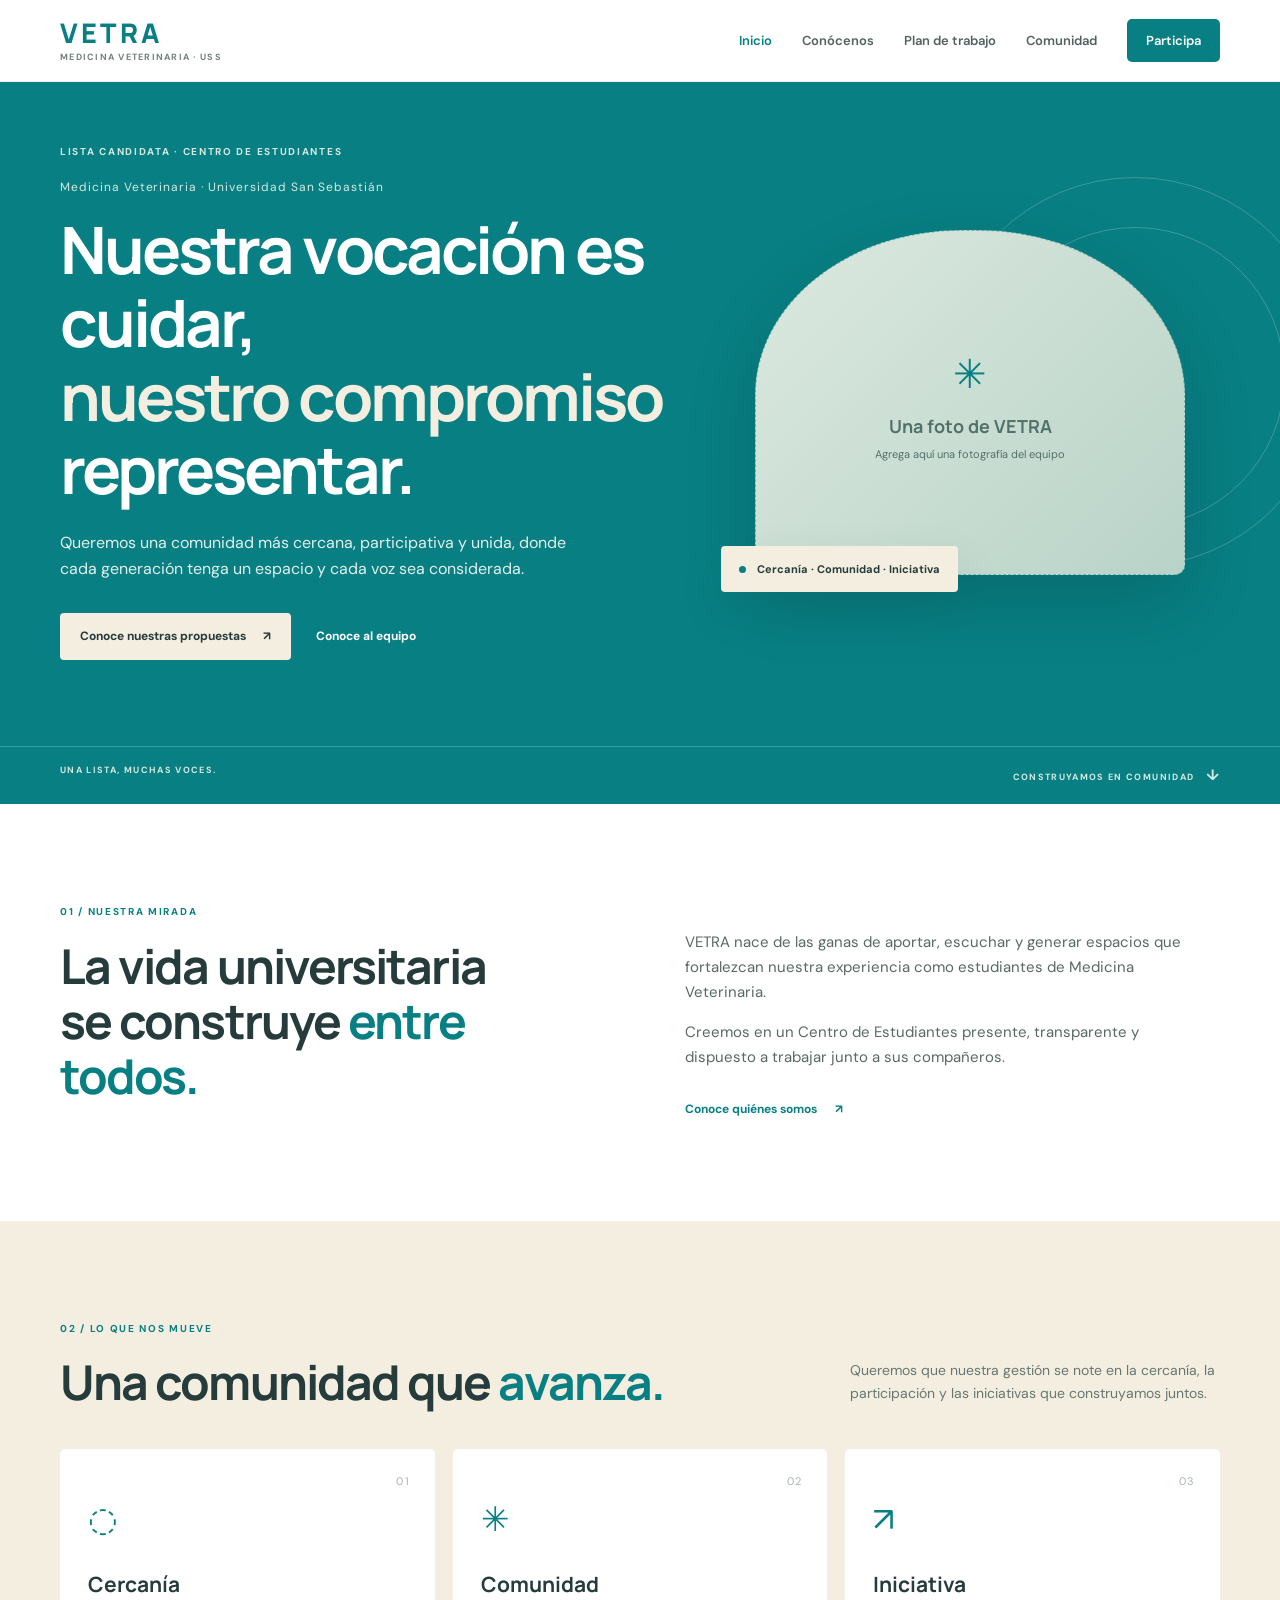
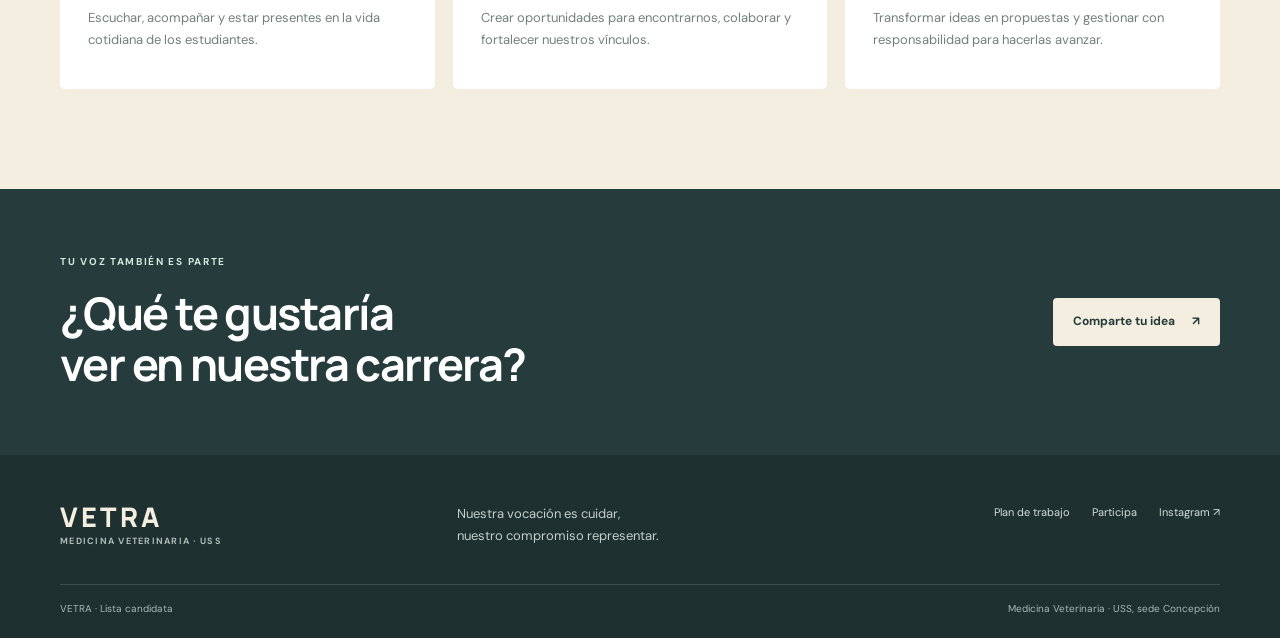
==== index.html @ 4faefd65 "Add files via upload" ====
<!doctype html>
<html lang="es">
<head>
  <meta charset="utf-8"><meta name="viewport" content="width=device-width, initial-scale=1">
  <meta name="theme-color" content="#087f83">
  <meta name="description" content="VETRA — Nuestra vocación es cuidar, nuestro compromiso representar. Lista candidata al Centro de Estudiantes de Medicina Veterinaria USS, sede Concepción.">
  <title>VETRA | Inicio</title><link rel="stylesheet" href="styles.css">
</head>
<body>
<header class="site-header"><div class="container nav-wrap">
  <a class="brand" href="index.html" aria-label="VETRA, inicio"><span class="brand-mark">VETRA</span><span class="brand-caption">MEDICINA VETERINARIA · USS</span></a>
  <button class="menu-toggle" aria-label="Abrir menú" aria-expanded="false"><span></span><span></span><span></span></button>
  <nav class="main-nav" aria-label="Navegación principal">
    <a class="active" href="index.html">Inicio</a><a href="conocenos.html">Conócenos</a><a href="propuestas.html">Plan de trabajo</a><a href="comunidad.html">Comunidad</a><a class="nav-cta" href="participa.html">Participa</a>
  </nav>
</div></header>
<main>
<section class="hero"><div class="container hero-grid">
  <div class="hero-copy reveal"><p class="eyebrow light">LISTA CANDIDATA · CENTRO DE ESTUDIANTES</p>
    <p class="hero-kicker">Medicina Veterinaria · Universidad San Sebastián</p>
    <h1>Nuestra vocación es cuidar,<br><em>nuestro compromiso</em> representar.</h1>
    <p class="hero-lead">Queremos una comunidad más cercana, participativa y unida, donde cada generación tenga un espacio y cada voz sea considerada.</p>
    <div class="hero-actions"><a class="button button-light" href="propuestas.html">Conoce nuestras propuestas <span>↗</span></a><a class="text-link light-link" href="conocenos.html">Conoce al equipo</a></div>
  </div>
  <div class="hero-art reveal" aria-label="Espacio reservado para fotografía de campaña">
    <div class="photo-placeholder hero-photo"><span class="placeholder-icon">✳</span><strong>Una foto de VETRA</strong><small>Agrega aquí una fotografía del equipo</small></div>
    <div class="floating-note"><span class="note-dot"></span> Cercanía · Comunidad · Iniciativa</div>
    <div class="hero-orbit orbit-one"></div><div class="hero-orbit orbit-two"></div>
  </div>
</div><div class="hero-bottom"><div class="container bottom-inner"><span>UNA LISTA, MUCHAS VOCES.</span><span>CONSTRUYAMOS EN COMUNIDAD <b>↓</b></span></div></div></section>
<section class="section intro-section"><div class="container intro-grid">
  <div><p class="eyebrow">01 / NUESTRA MIRADA</p><h2>La vida universitaria<br>se construye <em>entre todos.</em></h2></div>
  <div class="intro-text"><p>VETRA nace de las ganas de aportar, escuchar y generar espacios que fortalezcan nuestra experiencia como estudiantes de Medicina Veterinaria.</p><p>Creemos en un Centro de Estudiantes presente, transparente y dispuesto a trabajar junto a sus compañeros.</p><a class="arrow-link" href="conocenos.html">Conoce quiénes somos <span>↗</span></a></div>
</div></section>
<section class="section values-section"><div class="container"><div class="section-heading"><div><p class="eyebrow">02 / LO QUE NOS MUEVE</p><h2>Una comunidad que <em>avanza.</em></h2></div><p>Queremos que nuestra gestión se note en la cercanía, la participación y las iniciativas que construyamos juntos.</p></div>
<div class="value-grid"><article class="value-card"><span class="value-number">01</span><div class="value-symbol">◌</div><h3>Cercanía</h3><p>Escuchar, acompañar y estar presentes en la vida cotidiana de los estudiantes.</p></article><article class="value-card"><span class="value-number">02</span><div class="value-symbol">✳</div><h3>Comunidad</h3><p>Crear oportunidades para encontrarnos, colaborar y fortalecer nuestros vínculos.</p></article><article class="value-card"><span class="value-number">03</span><div class="value-symbol">↗</div><h3>Iniciativa</h3><p>Transformar ideas en propuestas y gestionar con responsabilidad para hacerlas avanzar.</p></article></div></div></section>
<section class="cta-band"><div class="container cta-inner"><div><p class="eyebrow light">TU VOZ TAMBIÉN ES PARTE</p><h2>¿Qué te gustaría<br>ver en nuestra carrera?</h2></div><a class="button button-light" href="participa.html">Comparte tu idea <span>↗</span></a></div></section>
</main>
<footer class="site-footer"><div class="container footer-main"><a class="brand footer-brand" href="index.html"><span class="brand-mark">VETRA</span><span class="brand-caption">MEDICINA VETERINARIA · USS</span></a><p>Nuestra vocación es cuidar,<br>nuestro compromiso representar.</p><div class="footer-links"><a href="propuestas.html">Plan de trabajo</a><a href="participa.html">Participa</a><a href="#" data-instagram>Instagram ↗</a></div></div><div class="container footer-bottom"><span>VETRA · Lista candidata</span><span>Medicina Veterinaria · USS, sede Concepción</span></div></footer>
<script src="script.js"></script></body></html>
---- styles.css ----
@import url('https://fonts.googleapis.com/css2?family=DM+Sans:wght@400;500;600;700&family=Manrope:wght@400;500;600;700;800&display=swap');
:root{--teal:#087f83;--teal-dark:#06696d;--ivory:#f3eedf;--ink:#263b3b;--muted:#667674;--white:#fff;--line:#dfe6e1;--pale:#e6f0eb;--shadow:0 18px 50px rgba(27,59,56,.09)}
*{box-sizing:border-box}html{scroll-behavior:smooth}body{margin:0;background:#fff;color:var(--ink);font-family:"DM Sans",sans-serif;line-height:1.65}a{color:inherit;text-decoration:none}button,input,select,textarea{font:inherit}.container{width:min(1160px,calc(100% - 48px));margin:auto}.site-header{height:82px;background:rgba(255,255,255,.96);border-bottom:1px solid rgba(38,59,59,.08);position:sticky;top:0;z-index:20;backdrop-filter:blur(14px)}.nav-wrap{height:100%;display:flex;align-items:center;justify-content:space-between}.brand{display:flex;flex-direction:column;line-height:1}.brand-mark{font:800 27px/1 Manrope,sans-serif;letter-spacing:.12em;color:var(--teal)}.brand-caption{font-size:9px;letter-spacing:.14em;font-weight:700;color:#71817d;margin-top:7px}.main-nav{display:flex;align-items:center;gap:30px;font-size:13px;font-weight:600}.main-nav a{color:#52615f;transition:.2s}.main-nav a:hover,.main-nav a.active{color:var(--teal)}.main-nav .nav-cta{padding:11px 19px;border-radius:5px;background:var(--teal);color:white}.main-nav .nav-cta:hover,.main-nav .nav-cta.active{background:var(--ink);color:#fff}.menu-toggle{display:none;background:none;border:0;padding:8px}.menu-toggle span{display:block;width:23px;height:2px;background:var(--ink);margin:5px}
.hero{background:var(--teal);color:white;position:relative;overflow:hidden}.hero-grid{min-height:580px;display:grid;grid-template-columns:1.1fr .9fr;align-items:center;gap:50px;padding-top:62px;padding-bottom:86px}.eyebrow{font-size:10px;letter-spacing:.17em;font-weight:700;color:var(--teal);margin:0 0 17px}.eyebrow.light{color:#d4e9df}.hero-kicker{font-size:12px;letter-spacing:.08em;color:#d4e9df;margin:0 0 16px}.hero h1,.page-hero h1{font:700 clamp(39px,5.1vw,67px)/1.12 Manrope,sans-serif;letter-spacing:-.045em;margin:0;max-width:730px}.hero h1 em,.page-hero h1 em{font-style:normal;color:var(--ivory)}.hero-lead{max-width:540px;color:#e3f0eb;font-size:16px;margin:24px 0 30px}.hero-actions{display:flex;align-items:center;gap:25px;flex-wrap:wrap}.button{display:inline-flex;align-items:center;justify-content:center;gap:17px;border:0;border-radius:4px;padding:14px 20px;font-weight:700;font-size:12px;cursor:pointer;transition:transform .2s,background .2s}.button:hover{transform:translateY(-2px)}.button-light{background:var(--ivory);color:var(--ink)}.button-dark{background:var(--teal);color:white}.text-link{font-size:12px;font-weight:700}.light-link{color:white}.hero-art{position:relative;min-height:390px;display:flex;align-items:center;justify-content:center}.photo-placeholder{background:linear-gradient(135deg,#dce9df,#b9d3c8);color:#52716a;display:flex;flex-direction:column;align-items:center;justify-content:center;text-align:center;border:1px dashed rgba(8,127,131,.4);gap:7px}.hero-photo{width:min(100%,430px);height:345px;border-radius:48% 48% 10px 10px;position:relative;z-index:2;box-shadow:0 25px 70px rgba(0,0,0,.15)}.placeholder-icon{font-size:40px;color:var(--teal)}.hero-photo strong{font:700 18px Manrope}.hero-photo small{font-size:11px}.floating-note{position:absolute;bottom:5px;left:0;background:var(--ivory);color:var(--ink);padding:14px 18px;border-radius:4px;box-shadow:var(--shadow);font-size:11px;font-weight:700;z-index:3}.note-dot{display:inline-block;width:7px;height:7px;border-radius:50%;background:var(--teal);margin-right:8px}.hero-orbit{position:absolute;border:1px solid rgba(243,238,223,.24);border-radius:50%;width:390px;height:390px}.orbit-one{right:-110px;top:-30px}.orbit-two{right:-65px;top:20px;width:300px;height:300px}.hero-bottom{border-top:1px solid rgba(255,255,255,.2)}.bottom-inner{display:flex;justify-content:space-between;padding:16px 0;color:#d4e9df;font-size:9px;font-weight:700;letter-spacing:.15em}.bottom-inner b{font-size:15px;margin-left:8px}
.section{padding:100px 0}.intro-grid,.split-heading{display:grid;grid-template-columns:1fr 1fr;gap:90px}.section h2,.split-heading h2,.contact-grid h2{font:700 clamp(32px,4vw,48px)/1.15 Manrope,sans-serif;letter-spacing:-.04em;margin:0}.section h2 em,.split-heading h2 em,.contact-grid h2 em{font-style:normal;color:var(--teal)}.intro-text{max-width:510px;padding-top:26px;color:#586965;font-size:15px}.intro-text p{margin:0 0 16px}.arrow-link{display:inline-flex;gap:18px;color:var(--teal);font-size:12px;font-weight:700;margin-top:14px}.values-section{background:var(--ivory)}.section-heading{display:flex;align-items:end;justify-content:space-between;gap:40px;margin-bottom:40px}.section-heading>p{max-width:370px;color:#687773;font-size:14px;margin:0 0 4px}.value-grid{display:grid;grid-template-columns:repeat(3,1fr);gap:18px}.value-card{background:#fff;padding:28px;min-height:240px;position:relative;border-radius:5px}.value-number{position:absolute;right:25px;top:23px;color:#a5b7ad;font-size:11px;letter-spacing:.1em}.value-symbol{font-size:34px;color:var(--teal);margin:15px 0 22px}.value-card h3,.team-info h3,.community-copy h3,.community-side h3{font:700 21px Manrope;margin:0 0 9px}.value-card p,.team-info p:last-child,.community-copy p:last-child,.community-side p:not(.eyebrow){color:#71807b;font-size:13px;margin:0}.cta-band{background:var(--ink);color:#fff;padding:65px 0}.cta-inner{display:flex;justify-content:space-between;align-items:center;gap:35px}.cta-inner h2{font:700 clamp(30px,4vw,45px)/1.14 Manrope;margin:0;letter-spacing:-.035em}
.site-footer{background:#1e3030;color:#fff;padding:48px 0 20px}.footer-main{display:grid;grid-template-columns:1fr 1fr 1fr;align-items:start;gap:30px;padding-bottom:38px}.footer-brand .brand-mark{color:var(--ivory)}.footer-brand .brand-caption{color:#aebdb7}.footer-main>p{color:#c5d0ca;font-size:13px;margin:0}.footer-links{display:flex;justify-content:flex-end;gap:22px;flex-wrap:wrap;font-size:11px;color:#d5dfd9}.footer-links a:hover{color:var(--ivory)}.footer-bottom{border-top:1px solid rgba(255,255,255,.14);padding-top:16px;display:flex;justify-content:space-between;color:#aab9b2;font-size:10px}
.page-hero{background:var(--teal);color:white;padding:85px 0 90px;position:relative;overflow:hidden}.page-hero:after{content:"";position:absolute;width:420px;height:420px;border:1px solid rgba(255,255,255,.16);border-radius:50%;right:-90px;top:-190px;box-shadow:0 0 0 55px rgba(255,255,255,.035),0 0 0 110px rgba(255,255,255,.025)}.page-hero .container{position:relative;z-index:1}.page-hero h1{font-size:clamp(40px,5vw,61px)}.page-hero p:last-child{max-width:570px;color:#e0eee8;font-size:15px;margin:22px 0 0}.split-heading{margin-bottom:48px}.body-copy{color:#667570;font-size:14px;max-width:500px;padding-top:15px}.team-grid{display:grid;grid-template-columns:repeat(3,1fr);gap:22px}.team-card{border:1px solid var(--line);border-radius:5px;overflow:hidden;background:#fff}.team-photo{height:230px;background:linear-gradient(140deg,#e6eee8,#c6dbd0);font-size:11px;letter-spacing:.15em;font-weight:700}.team-info{padding:20px}.team-info .eyebrow{font-size:9px;margin-bottom:8px}.team-info h3{font-size:19px}.quote-section{background:var(--ink);color:#fff;padding:75px 0}.quote-section blockquote{font:600 clamp(23px,3.3vw,36px)/1.35 Manrope;max-width:900px;margin:0;letter-spacing:-.02em;color:var(--ivory)}
.proposals-section{padding-top:78px}.filter-row{display:flex;justify-content:space-between;align-items:end;gap:30px;margin-bottom:35px}.filter-row h2{font-size:37px}.filters{display:flex;gap:7px;flex-wrap:wrap;justify-content:flex-end}.filter-btn{border:1px solid var(--line);background:white;color:#61716c;border-radius:30px;padding:8px 13px;font-size:10px;font-weight:700;cursor:pointer}.filter-btn.active,.filter-btn:hover{background:var(--teal);border-color:var(--teal);color:white}.proposal-list{border-top:1px solid var(--line)}.proposal-card{border-bottom:1px solid var(--line);padding:20px 0}.proposal-top{display:flex;align-items:center;gap:13px}.proposal-index{font:700 12px Manrope;color:#8c9c95}.tag{font-size:8px;font-weight:700;letter-spacing:.12em;color:var(--teal);background:var(--pale);padding:5px 8px;border-radius:2px}.proposal-icon{margin-left:auto;font-size:19px;color:var(--teal)}.proposal-toggle{display:flex;align-items:center;justify-content:space-between;width:100%;border:0;background:none;text-align:left;padding:12px 0 4px;cursor:pointer;color:var(--ink)}.proposal-toggle strong{display:block;font:700 19px Manrope}.proposal-toggle small{display:block;color:#77847f;font-size:12px;margin-top:4px}.plus{font-size:25px;color:var(--teal);transition:transform .2s}.proposal-toggle[aria-expanded=true] .plus{transform:rotate(45deg)}.proposal-detail{display:grid;grid-template-rows:0fr;transition:grid-template-rows .25s}.proposal-detail p{overflow:hidden;max-width:760px;color:#687771;font-size:13px;margin:0;padding:0 35px 0 0}.proposal-card.open .proposal-detail{grid-template-rows:1fr}.proposal-card.open .proposal-detail p{padding-top:12px;padding-bottom:7px}.proposal-card[hidden]{display:none}.small-note{font-size:11px;color:#7b8983;margin-top:25px}
.community-grid{display:grid;grid-template-columns:1.35fr .65fr;gap:25px}.community-feature,.community-side{border:1px solid var(--line);border-radius:5px;overflow:hidden}.community-photo{height:300px}.community-copy,.community-side>div:last-child{padding:25px}.community-copy .eyebrow,.community-side .eyebrow{margin-bottom:8px}.community-copy h3{font-size:24px}.community-side{display:flex;flex-direction:column}.small-photo{height:190px}.community-side>div:nth-child(2){padding:22px 22px 5px}.community-side h3{font-size:18px}.community-note{margin-top:auto;background:var(--ivory);display:flex;gap:14px;align-items:center}.community-note p{font-size:12px!important}.community-note a{color:var(--teal);font-weight:700}.note-star{font-size:27px;color:var(--teal)}
.contact-section{padding-top:80px}.contact-grid{display:grid;grid-template-columns:.9fr 1.1fr;gap:100px}.contact-grid h2{margin-bottom:20px}.contact-grid .body-copy{padding:0;line-height:1.8}.contact-aside{display:flex;gap:15px;margin-top:35px;padding-top:25px;border-top:1px solid var(--line)}.contact-icon{font-size:28px;color:var(--teal)}.contact-aside strong{font:700 13px Manrope}.contact-aside p{font-size:12px;color:#74817c;margin:5px 0}.contact-aside .arrow-link{margin-top:4px}.contact-form{background:#f6f8f5;padding:32px;border-radius:5px;display:flex;flex-direction:column}.contact-form label{font-size:11px;font-weight:700;margin:0 0 7px}.contact-form label span{font-weight:400;color:#89948e}.contact-form input,.contact-form select,.contact-form textarea{width:100%;border:1px solid #dce4df;background:white;border-radius:3px;padding:12px;margin-bottom:19px;color:var(--ink);font-size:12px;outline:none}.contact-form input:focus,.contact-form select:focus,.contact-form textarea:focus{border-color:var(--teal);box-shadow:0 0 0 3px rgba(8,127,131,.09)}.contact-form textarea{resize:vertical}.contact-form .button{align-self:flex-start}.form-hint,.form-status{font-size:10px;color:#7b8983;margin:12px 0 0}.form-status{color:var(--teal);font-weight:700}
.reveal{animation:rise .7s ease both}@keyframes rise{from{opacity:0;transform:translateY(18px)}to{opacity:1;transform:translateY(0)}}
@media(max-width:850px){.main-nav{gap:17px}.hero-grid{gap:25px}.hero-photo{height:300px}.intro-grid,.split-heading{gap:45px}.contact-grid{gap:45px}.filter-row{align-items:flex-start;flex-direction:column}.filters{justify-content:flex-start}.team-grid{grid-template-columns:repeat(2,1fr)}}
@media(max-width:650px){.container{width:min(100% - 36px,520px)}.site-header{height:70px}.menu-toggle{display:block}.main-nav{display:none;position:absolute;top:69px;left:0;right:0;background:white;padding:17px 22px 22px;box-shadow:0 15px 25px rgba(0,0,0,.1);flex-direction:column;align-items:stretch;gap:0}.main-nav.open{display:flex}.main-nav a{padding:12px 5px;border-bottom:1px solid #edf0ed}.main-nav .nav-cta{margin-top:10px;text-align:center;border:0}.brand-mark{font-size:24px}.hero-grid{grid-template-columns:1fr;min-height:0;padding-top:58px;padding-bottom:65px;gap:35px}.hero h1{font-size:clamp(37px,10vw,52px)}.hero-lead{font-size:14px}.hero-art{min-height:290px}.hero-photo{height:270px;width:82%}.floating-note{left:0;bottom:0;font-size:9px;padding:11px}.hero-orbit{width:270px;height:270px;right:-60px}.orbit-two{width:210px;height:210px;right:-30px}.bottom-inner{font-size:8px;gap:10px}.bottom-inner span:last-child{text-align:right}.section{padding:70px 0}.intro-grid,.split-heading,.contact-grid{grid-template-columns:1fr;gap:20px}.intro-text{padding-top:0}.section-heading{align-items:flex-start;flex-direction:column;gap:16px}.value-grid{grid-template-columns:1fr;gap:12px}.value-card{min-height:0;padding:24px}.value-symbol{margin:5px 0 12px}.cta-inner{align-items:flex-start;flex-direction:column}.footer-main{grid-template-columns:1fr 1fr;gap:25px}.footer-main>p{grid-column:1/-1;grid-row:2}.footer-links{grid-column:1/-1;justify-content:flex-start;grid-row:3}.footer-bottom{gap:8px;flex-direction:column}.page-hero{padding:66px 0 70px}.page-hero h1{font-size:clamp(38px,10vw,52px)}.team-grid{grid-template-columns:1fr 1fr;gap:12px}.team-photo{height:165px}.team-info{padding:14px}.team-info h3{font-size:16px}.team-info p:last-child{font-size:11px}.quote-section{padding:60px 0}.proposals-section{padding-top:60px}.filter-row h2{font-size:32px}.filters{gap:6px}.filter-btn{font-size:9px;padding:7px 10px}.proposal-toggle strong{font-size:16px}.proposal-toggle small{font-size:11px;max-width:280px}.proposal-detail p{font-size:12px}.community-grid{grid-template-columns:1fr}.community-photo{height:220px}.small-photo{height:190px}.contact-section{padding-top:60px}.contact-form{padding:22px}.contact-grid{gap:35px}}
@media(max-width:380px){.team-grid{grid-template-columns:1fr}.team-photo{height:220px}.hero-actions{gap:15px}.button{padding:13px 15px}.bottom-inner{letter-spacing:.08em}}
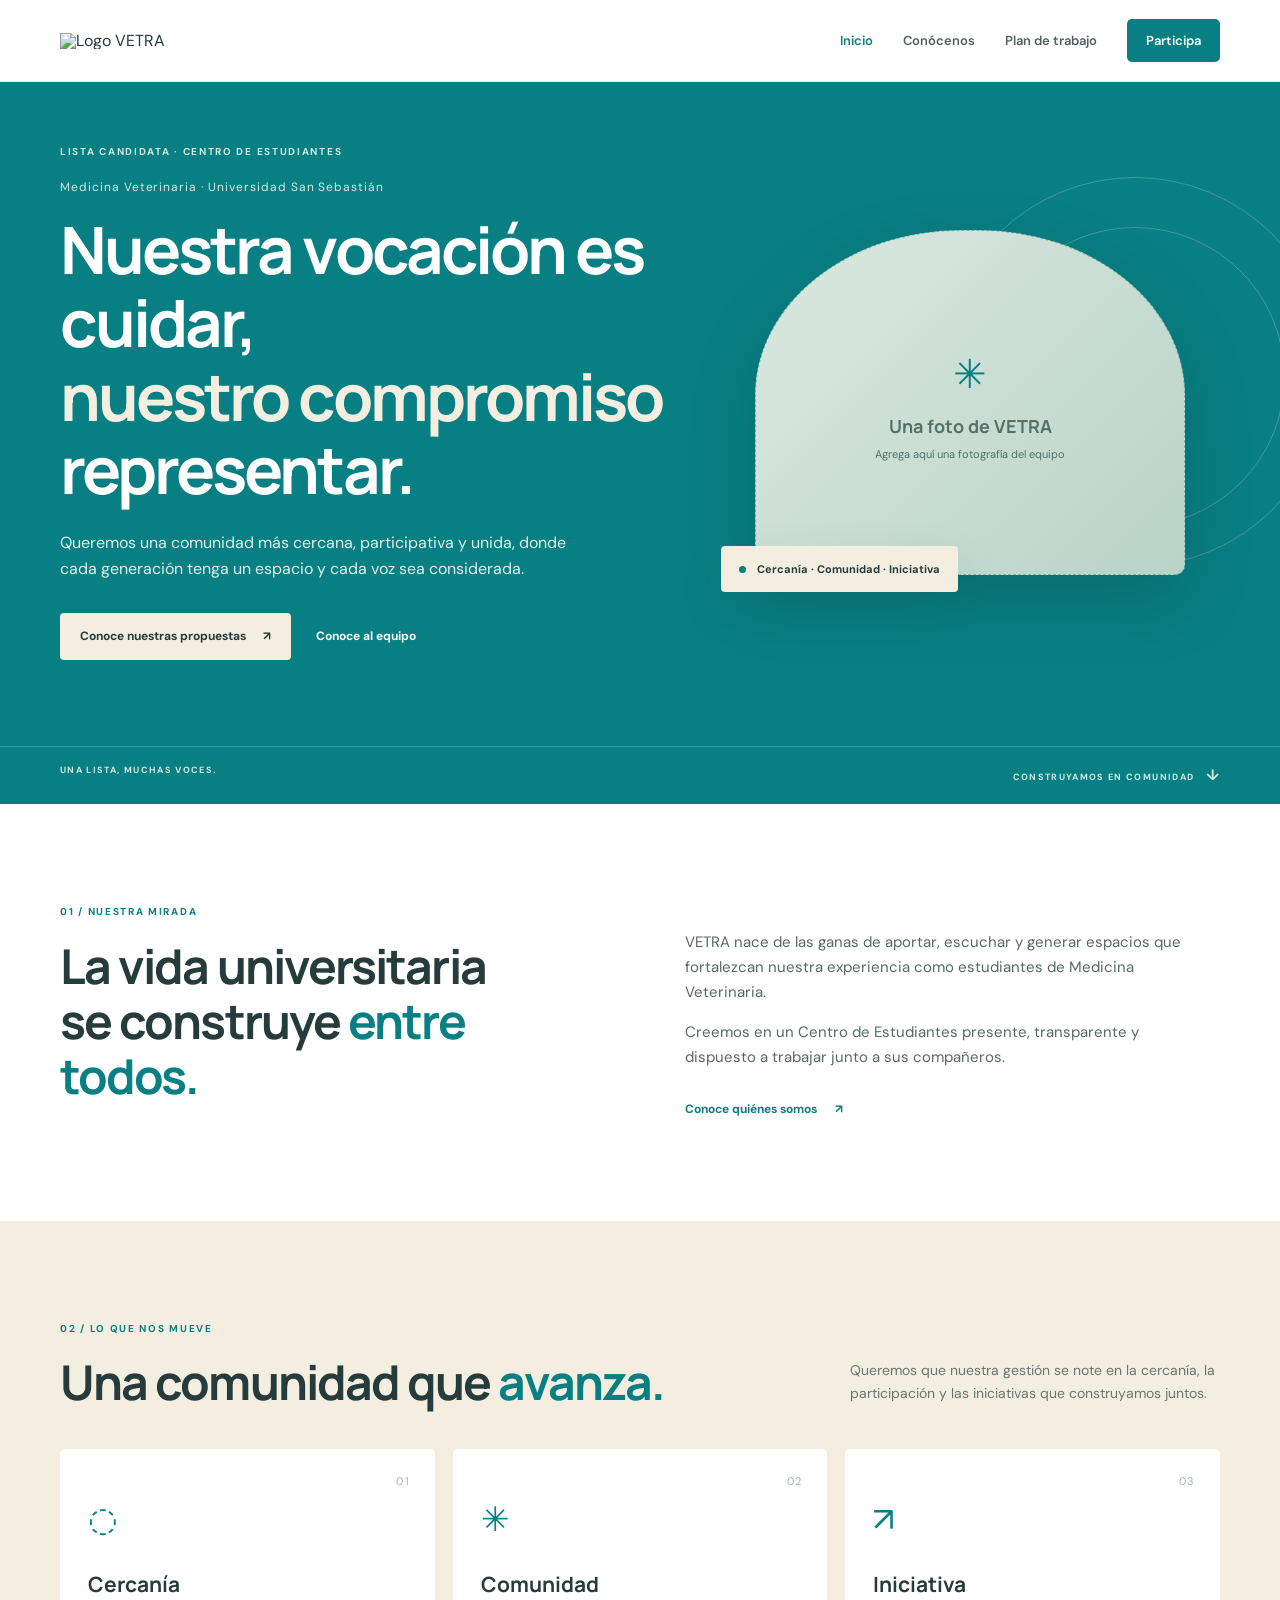
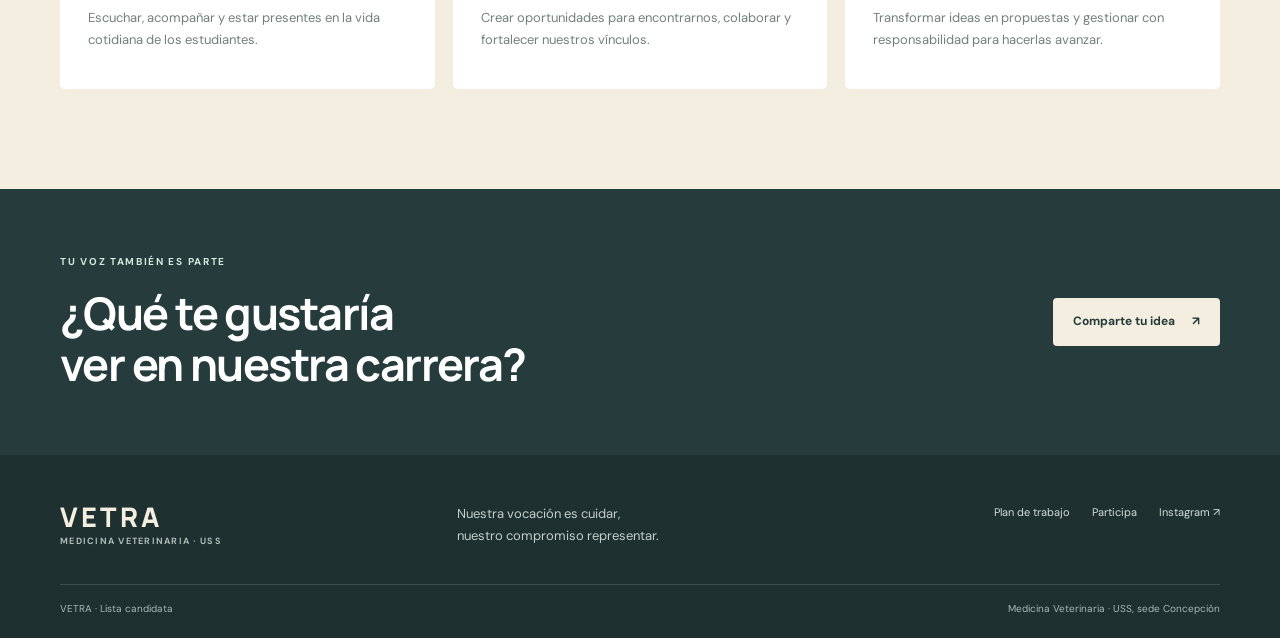
==== commit 79fb7a31: "Refactor header title and logo structure Updated the title and logo in the header for better brandin" ====
--- a/index.html
+++ b/index.html
@@ -4,14 +4,17 @@
   <meta charset="utf-8"><meta name="viewport" content="width=device-width, initial-scale=1">
   <meta name="theme-color" content="#087f83">
   <meta name="description" content="VETRA — Nuestra vocación es cuidar, nuestro compromiso representar. Lista candidata al Centro de Estudiantes de Medicina Veterinaria USS, sede Concepción.">
-  <title>VETRA | Inicio</title><link rel="stylesheet" href="styles.css">
+  <title>VETRA | Inicio</title>
+  <link rel="stylesheet" href="styles.css">
 </head>
 <body>
 <header class="site-header"><div class="container nav-wrap">
-  <a class="brand" href="index.html" aria-label="VETRA, inicio"><span class="brand-mark">VETRA</span><span class="brand-caption">MEDICINA VETERINARIA · USS</span></a>
+  <a class="brand" href="index.html" aria-label="VETRA, inicio">
+    <img src="assets/logo-vetra.png" alt="Logo VETRA" class="brand-logo">
+</a>
   <button class="menu-toggle" aria-label="Abrir menú" aria-expanded="false"><span></span><span></span><span></span></button>
   <nav class="main-nav" aria-label="Navegación principal">
-    <a class="active" href="index.html">Inicio</a><a href="conocenos.html">Conócenos</a><a href="propuestas.html">Plan de trabajo</a><a href="comunidad.html">Comunidad</a><a class="nav-cta" href="participa.html">Participa</a>
+    <a class="active" href="index.html">Inicio</a><a href="conocenos.html">Conócenos</a><a href="propuestas.html">Plan de trabajo</a><a class="nav-cta" href="participa.html">Participa</a>
   </nav>
 </div></header>
 <main>
@@ -37,4 +40,4 @@
 <section class="cta-band"><div class="container cta-inner"><div><p class="eyebrow light">TU VOZ TAMBIÉN ES PARTE</p><h2>¿Qué te gustaría<br>ver en nuestra carrera?</h2></div><a class="button button-light" href="participa.html">Comparte tu idea <span>↗</span></a></div></section>
 </main>
 <footer class="site-footer"><div class="container footer-main"><a class="brand footer-brand" href="index.html"><span class="brand-mark">VETRA</span><span class="brand-caption">MEDICINA VETERINARIA · USS</span></a><p>Nuestra vocación es cuidar,<br>nuestro compromiso representar.</p><div class="footer-links"><a href="propuestas.html">Plan de trabajo</a><a href="participa.html">Participa</a><a href="#" data-instagram>Instagram ↗</a></div></div><div class="container footer-bottom"><span>VETRA · Lista candidata</span><span>Medicina Veterinaria · USS, sede Concepción</span></div></footer>
-<script src="script.js"></script></body></html>+<script src="script.js"></script></body></html>
--- a/styles.css
+++ b/styles.css
@@ -12,3 +12,15 @@
 @media(max-width:850px){.main-nav{gap:17px}.hero-grid{gap:25px}.hero-photo{height:300px}.intro-grid,.split-heading{gap:45px}.contact-grid{gap:45px}.filter-row{align-items:flex-start;flex-direction:column}.filters{justify-content:flex-start}.team-grid{grid-template-columns:repeat(2,1fr)}}
 @media(max-width:650px){.container{width:min(100% - 36px,520px)}.site-header{height:70px}.menu-toggle{display:block}.main-nav{display:none;position:absolute;top:69px;left:0;right:0;background:white;padding:17px 22px 22px;box-shadow:0 15px 25px rgba(0,0,0,.1);flex-direction:column;align-items:stretch;gap:0}.main-nav.open{display:flex}.main-nav a{padding:12px 5px;border-bottom:1px solid #edf0ed}.main-nav .nav-cta{margin-top:10px;text-align:center;border:0}.brand-mark{font-size:24px}.hero-grid{grid-template-columns:1fr;min-height:0;padding-top:58px;padding-bottom:65px;gap:35px}.hero h1{font-size:clamp(37px,10vw,52px)}.hero-lead{font-size:14px}.hero-art{min-height:290px}.hero-photo{height:270px;width:82%}.floating-note{left:0;bottom:0;font-size:9px;padding:11px}.hero-orbit{width:270px;height:270px;right:-60px}.orbit-two{width:210px;height:210px;right:-30px}.bottom-inner{font-size:8px;gap:10px}.bottom-inner span:last-child{text-align:right}.section{padding:70px 0}.intro-grid,.split-heading,.contact-grid{grid-template-columns:1fr;gap:20px}.intro-text{padding-top:0}.section-heading{align-items:flex-start;flex-direction:column;gap:16px}.value-grid{grid-template-columns:1fr;gap:12px}.value-card{min-height:0;padding:24px}.value-symbol{margin:5px 0 12px}.cta-inner{align-items:flex-start;flex-direction:column}.footer-main{grid-template-columns:1fr 1fr;gap:25px}.footer-main>p{grid-column:1/-1;grid-row:2}.footer-links{grid-column:1/-1;justify-content:flex-start;grid-row:3}.footer-bottom{gap:8px;flex-direction:column}.page-hero{padding:66px 0 70px}.page-hero h1{font-size:clamp(38px,10vw,52px)}.team-grid{grid-template-columns:1fr 1fr;gap:12px}.team-photo{height:165px}.team-info{padding:14px}.team-info h3{font-size:16px}.team-info p:last-child{font-size:11px}.quote-section{padding:60px 0}.proposals-section{padding-top:60px}.filter-row h2{font-size:32px}.filters{gap:6px}.filter-btn{font-size:9px;padding:7px 10px}.proposal-toggle strong{font-size:16px}.proposal-toggle small{font-size:11px;max-width:280px}.proposal-detail p{font-size:12px}.community-grid{grid-template-columns:1fr}.community-photo{height:220px}.small-photo{height:190px}.contact-section{padding-top:60px}.contact-form{padding:22px}.contact-grid{gap:35px}}
 @media(max-width:380px){.team-grid{grid-template-columns:1fr}.team-photo{height:220px}.hero-actions{gap:15px}.button{padding:13px 15px}.bottom-inner{letter-spacing:.08em}}
+.logo img {
+    width: 150px;
+    height: auto;
+    object-fit: contain;
+    display: block;
+}
+
+@media (max-width: 768px) {
+    .logo img {
+        width: 115px;
+    }
+}
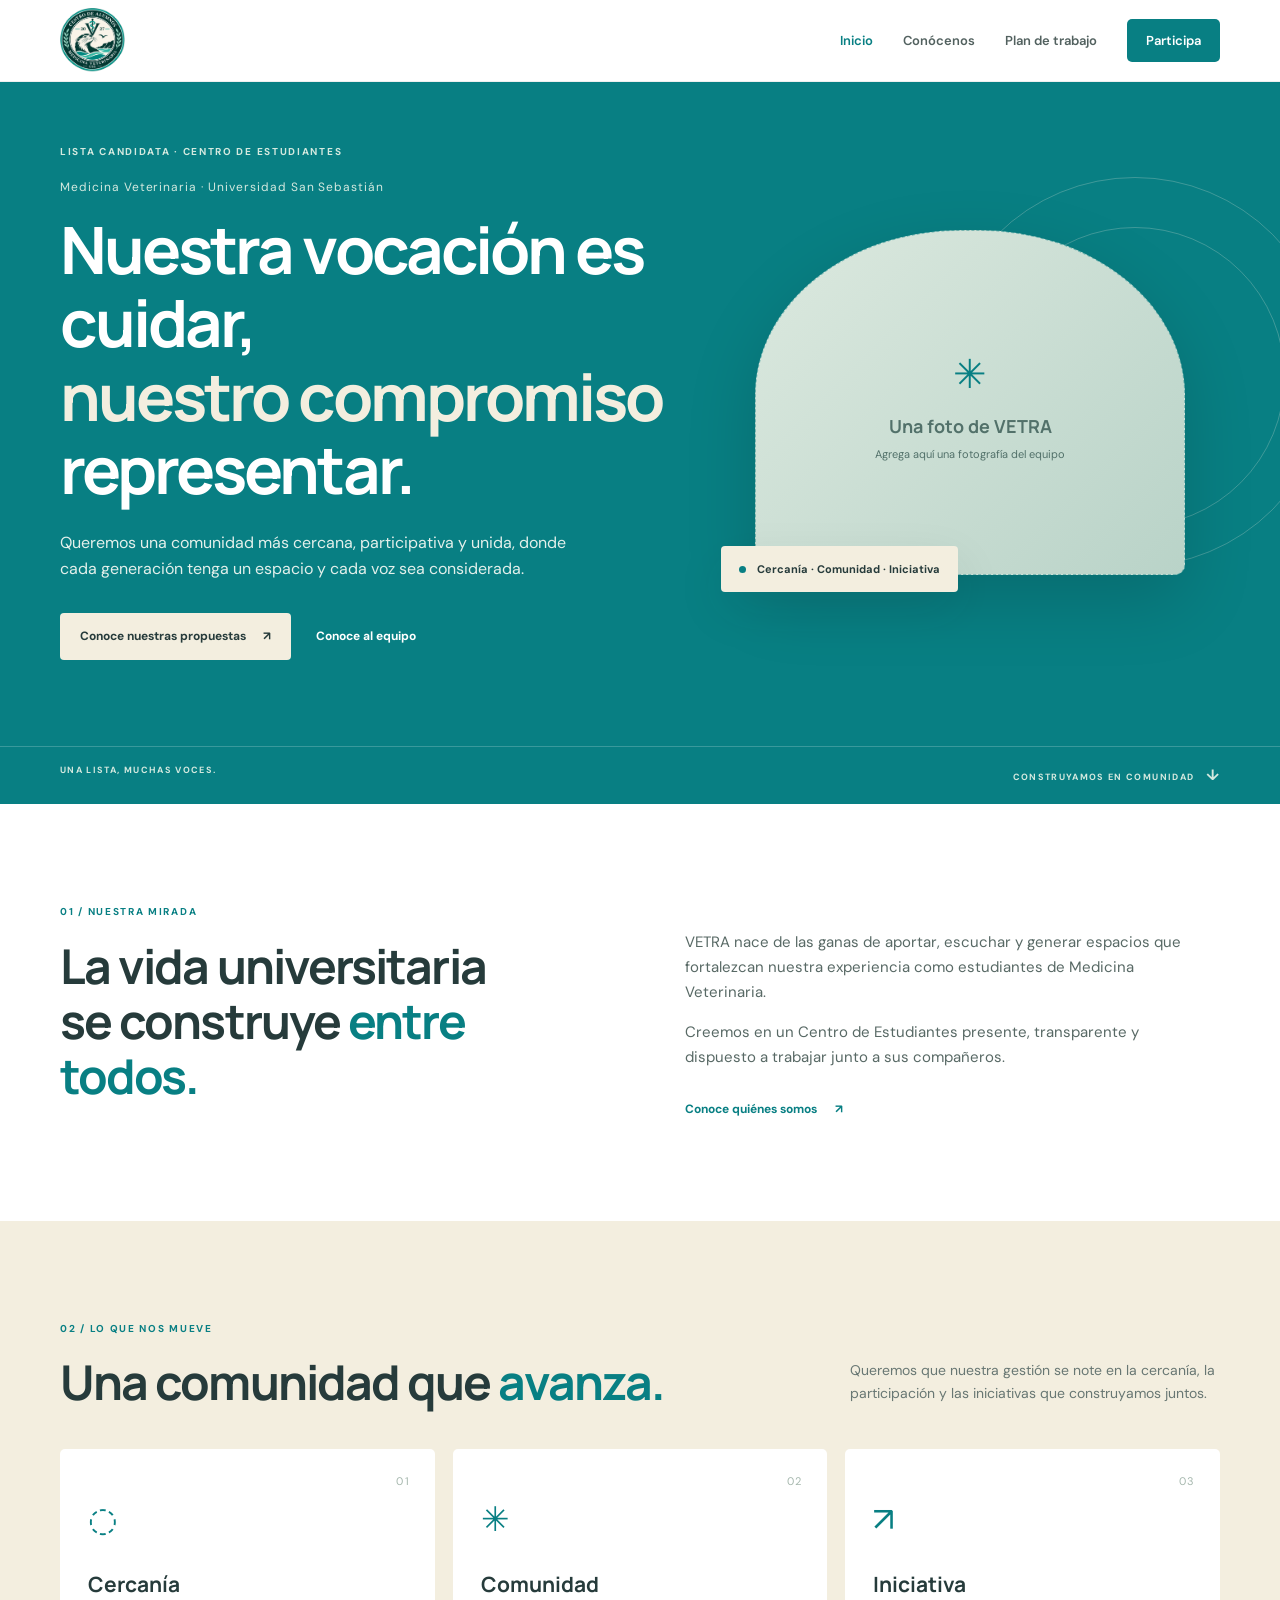
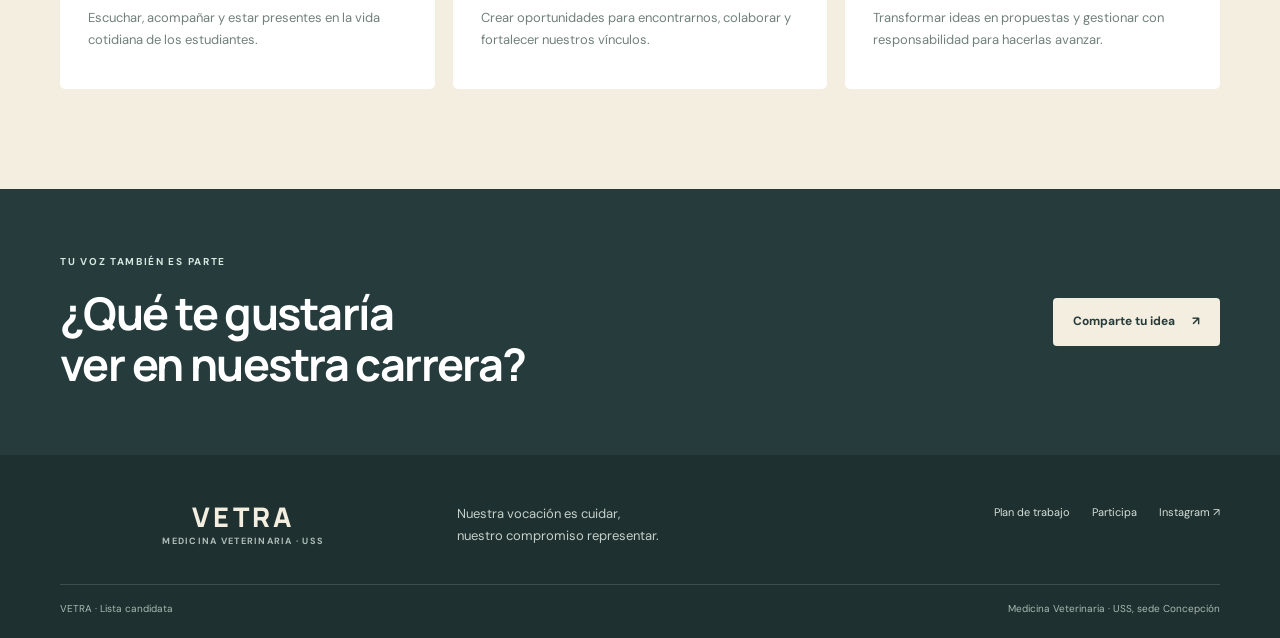
==== commit 6850167e: "Update brand logo to root image path" ====
--- a/index.html
+++ b/index.html
@@ -10,7 +10,7 @@
 <body>
 <header class="site-header"><div class="container nav-wrap">
   <a class="brand" href="index.html" aria-label="VETRA, inicio">
-    <img src="assets/logo-vetra.png" alt="Logo VETRA" class="brand-logo">
+    <img src="logo-vetra.png" alt="Logo VETRA" class="brand-logo">
 </a>
   <button class="menu-toggle" aria-label="Abrir menú" aria-expanded="false"><span></span><span></span><span></span></button>
   <nav class="main-nav" aria-label="Navegación principal">
--- a/styles.css
+++ b/styles.css
@@ -12,15 +12,26 @@
 @media(max-width:850px){.main-nav{gap:17px}.hero-grid{gap:25px}.hero-photo{height:300px}.intro-grid,.split-heading{gap:45px}.contact-grid{gap:45px}.filter-row{align-items:flex-start;flex-direction:column}.filters{justify-content:flex-start}.team-grid{grid-template-columns:repeat(2,1fr)}}
 @media(max-width:650px){.container{width:min(100% - 36px,520px)}.site-header{height:70px}.menu-toggle{display:block}.main-nav{display:none;position:absolute;top:69px;left:0;right:0;background:white;padding:17px 22px 22px;box-shadow:0 15px 25px rgba(0,0,0,.1);flex-direction:column;align-items:stretch;gap:0}.main-nav.open{display:flex}.main-nav a{padding:12px 5px;border-bottom:1px solid #edf0ed}.main-nav .nav-cta{margin-top:10px;text-align:center;border:0}.brand-mark{font-size:24px}.hero-grid{grid-template-columns:1fr;min-height:0;padding-top:58px;padding-bottom:65px;gap:35px}.hero h1{font-size:clamp(37px,10vw,52px)}.hero-lead{font-size:14px}.hero-art{min-height:290px}.hero-photo{height:270px;width:82%}.floating-note{left:0;bottom:0;font-size:9px;padding:11px}.hero-orbit{width:270px;height:270px;right:-60px}.orbit-two{width:210px;height:210px;right:-30px}.bottom-inner{font-size:8px;gap:10px}.bottom-inner span:last-child{text-align:right}.section{padding:70px 0}.intro-grid,.split-heading,.contact-grid{grid-template-columns:1fr;gap:20px}.intro-text{padding-top:0}.section-heading{align-items:flex-start;flex-direction:column;gap:16px}.value-grid{grid-template-columns:1fr;gap:12px}.value-card{min-height:0;padding:24px}.value-symbol{margin:5px 0 12px}.cta-inner{align-items:flex-start;flex-direction:column}.footer-main{grid-template-columns:1fr 1fr;gap:25px}.footer-main>p{grid-column:1/-1;grid-row:2}.footer-links{grid-column:1/-1;justify-content:flex-start;grid-row:3}.footer-bottom{gap:8px;flex-direction:column}.page-hero{padding:66px 0 70px}.page-hero h1{font-size:clamp(38px,10vw,52px)}.team-grid{grid-template-columns:1fr 1fr;gap:12px}.team-photo{height:165px}.team-info{padding:14px}.team-info h3{font-size:16px}.team-info p:last-child{font-size:11px}.quote-section{padding:60px 0}.proposals-section{padding-top:60px}.filter-row h2{font-size:32px}.filters{gap:6px}.filter-btn{font-size:9px;padding:7px 10px}.proposal-toggle strong{font-size:16px}.proposal-toggle small{font-size:11px;max-width:280px}.proposal-detail p{font-size:12px}.community-grid{grid-template-columns:1fr}.community-photo{height:220px}.small-photo{height:190px}.contact-section{padding-top:60px}.contact-form{padding:22px}.contact-grid{gap:35px}}
 @media(max-width:380px){.team-grid{grid-template-columns:1fr}.team-photo{height:220px}.hero-actions{gap:15px}.button{padding:13px 15px}.bottom-inner{letter-spacing:.08em}}
-.logo img {
-    width: 150px;
-    height: auto;
-    object-fit: contain;
-    display: block;
+/* LOGO VETRA */
+.brand {
+    display: flex;
+    align-items: center;
+    justify-content: center;
+    flex-shrink: 0;
 }
 
-@media (max-width: 768px) {
-    .logo img {
+.brand-logo {
+    display: block;
+    width: 145px;
+    height: 65px;
+    object-fit: contain;
+    object-position: left center;
+}
+
+/* LOGO EN CELULARES */
+@media (max-width: 650px) {
+    .brand-logo {
         width: 115px;
+        height: 52px;
     }
 }
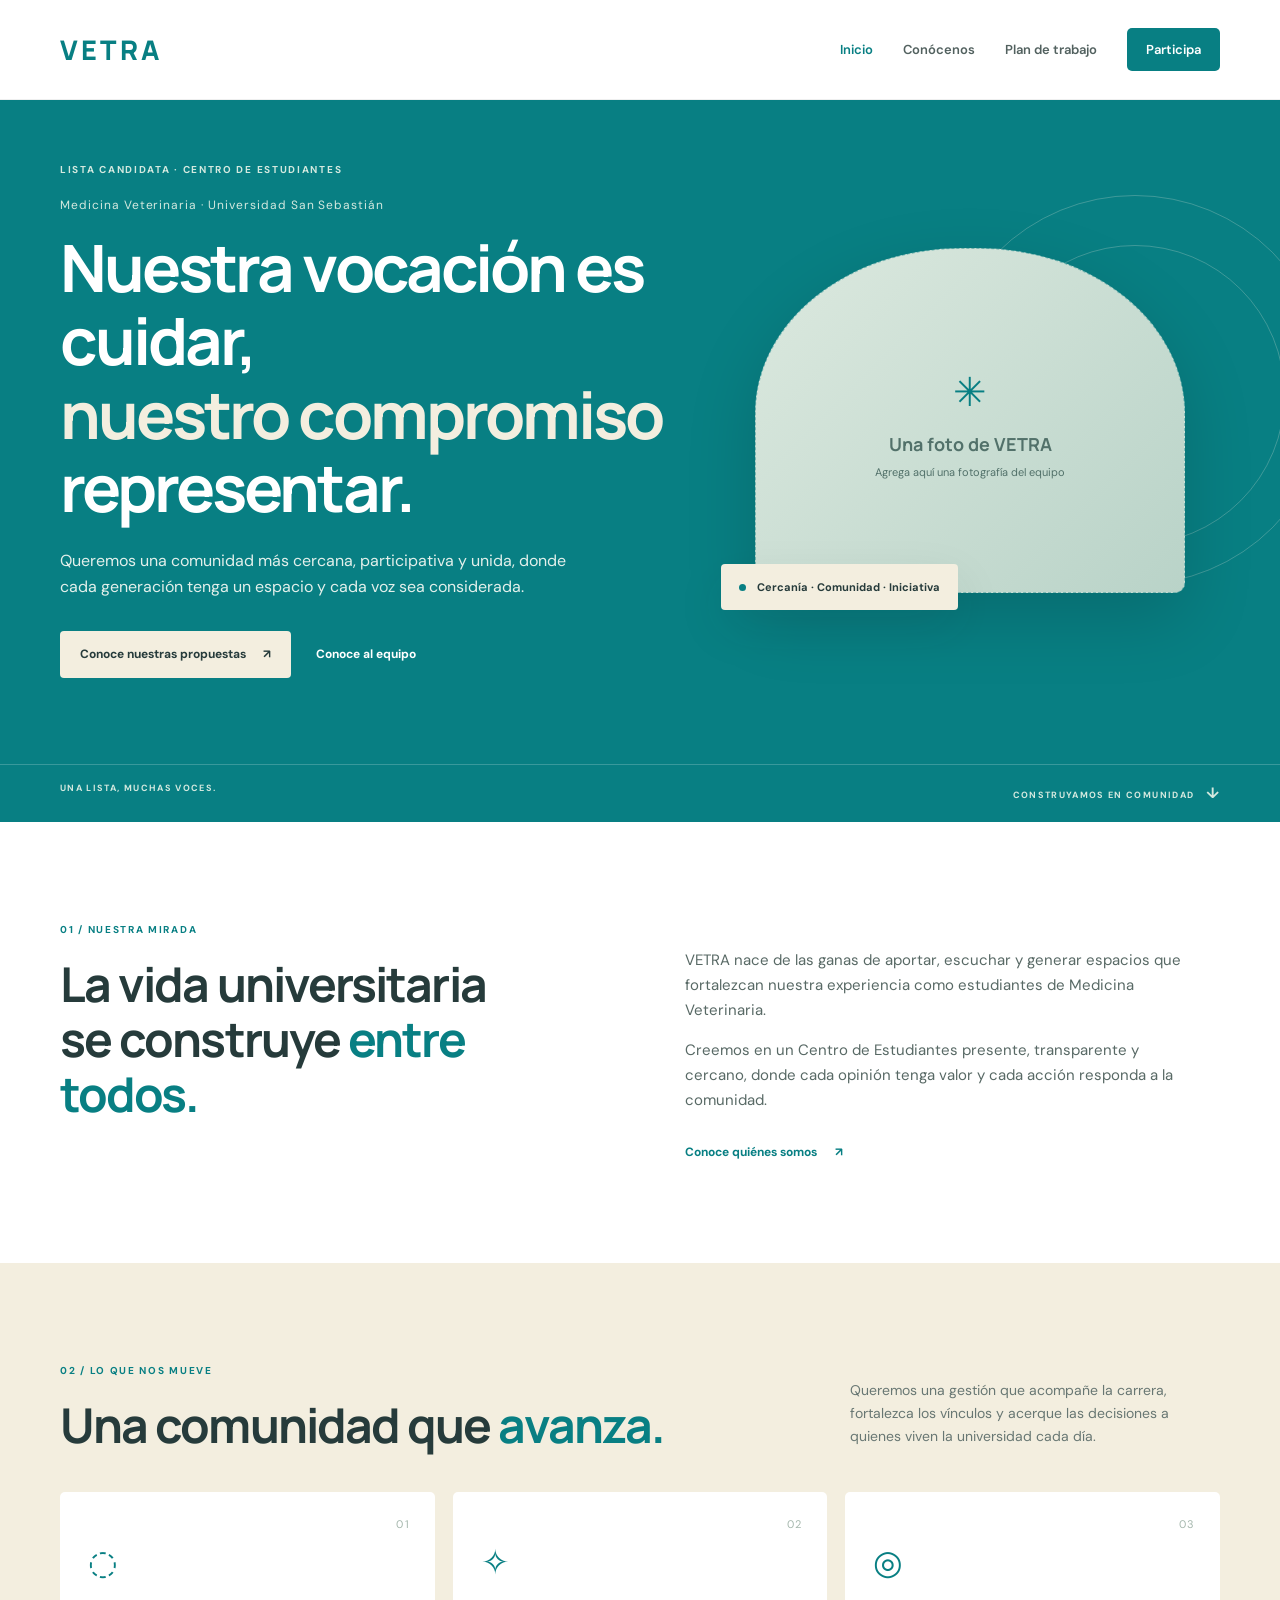
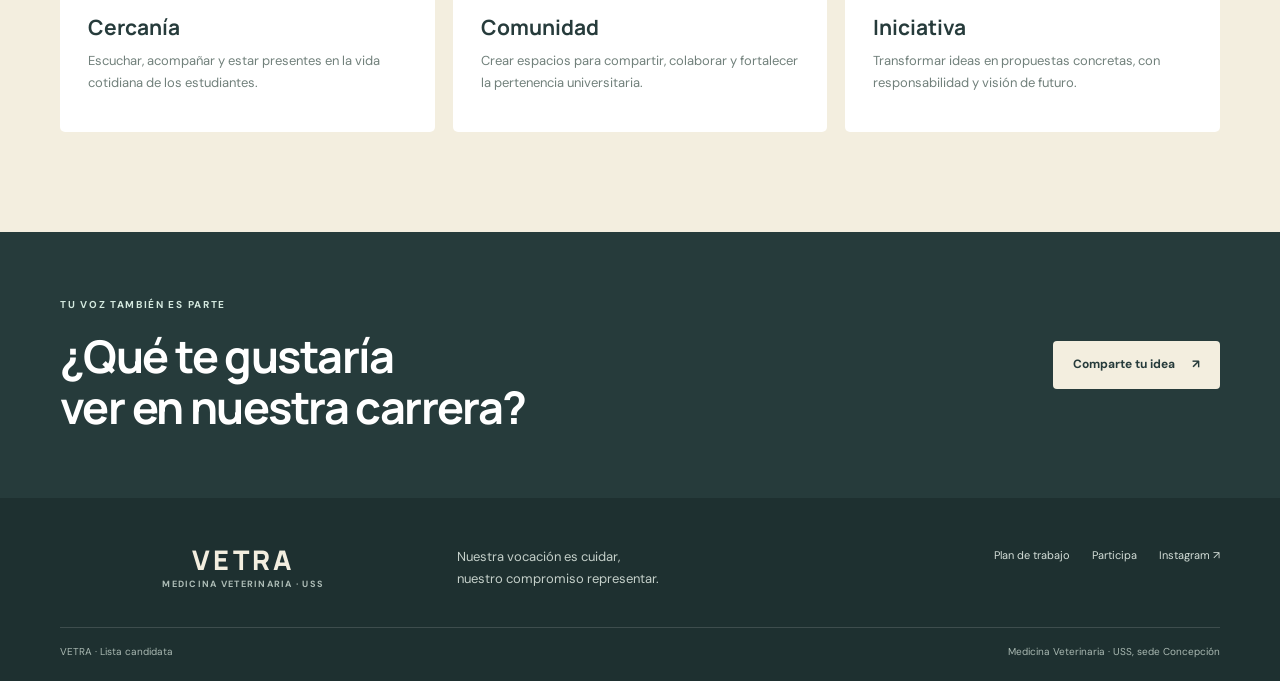
==== commit 69899d81: "Replace image-based header logo with VETRA text branding on homepage" ====
--- a/index.html
+++ b/index.html
@@ -10,8 +10,8 @@
 <body>
 <header class="site-header"><div class="container nav-wrap">
   <a class="brand" href="index.html" aria-label="VETRA, inicio">
-    <img src="logo-vetra.png" alt="Logo VETRA" class="brand-logo">
-</a>
+    <span class="brand-mark">VETRA</span>
+  </a>
   <button class="menu-toggle" aria-label="Abrir menú" aria-expanded="false"><span></span><span></span><span></span></button>
   <nav class="main-nav" aria-label="Navegación principal">
     <a class="active" href="index.html">Inicio</a><a href="conocenos.html">Conócenos</a><a href="propuestas.html">Plan de trabajo</a><a class="nav-cta" href="participa.html">Participa</a>
@@ -33,10 +33,10 @@
 </div><div class="hero-bottom"><div class="container bottom-inner"><span>UNA LISTA, MUCHAS VOCES.</span><span>CONSTRUYAMOS EN COMUNIDAD <b>↓</b></span></div></div></section>
 <section class="section intro-section"><div class="container intro-grid">
   <div><p class="eyebrow">01 / NUESTRA MIRADA</p><h2>La vida universitaria<br>se construye <em>entre todos.</em></h2></div>
-  <div class="intro-text"><p>VETRA nace de las ganas de aportar, escuchar y generar espacios que fortalezcan nuestra experiencia como estudiantes de Medicina Veterinaria.</p><p>Creemos en un Centro de Estudiantes presente, transparente y dispuesto a trabajar junto a sus compañeros.</p><a class="arrow-link" href="conocenos.html">Conoce quiénes somos <span>↗</span></a></div>
+  <div class="intro-text"><p>VETRA nace de las ganas de aportar, escuchar y generar espacios que fortalezcan nuestra experiencia como estudiantes de Medicina Veterinaria.</p><p>Creemos en un Centro de Estudiantes presente, transparente y cercano, donde cada opinión tenga valor y cada acción responda a la comunidad.</p><a class="arrow-link" href="conocenos.html">Conoce quiénes somos <span>↗</span></a></div>
 </div></section>
-<section class="section values-section"><div class="container"><div class="section-heading"><div><p class="eyebrow">02 / LO QUE NOS MUEVE</p><h2>Una comunidad que <em>avanza.</em></h2></div><p>Queremos que nuestra gestión se note en la cercanía, la participación y las iniciativas que construyamos juntos.</p></div>
-<div class="value-grid"><article class="value-card"><span class="value-number">01</span><div class="value-symbol">◌</div><h3>Cercanía</h3><p>Escuchar, acompañar y estar presentes en la vida cotidiana de los estudiantes.</p></article><article class="value-card"><span class="value-number">02</span><div class="value-symbol">✳</div><h3>Comunidad</h3><p>Crear oportunidades para encontrarnos, colaborar y fortalecer nuestros vínculos.</p></article><article class="value-card"><span class="value-number">03</span><div class="value-symbol">↗</div><h3>Iniciativa</h3><p>Transformar ideas en propuestas y gestionar con responsabilidad para hacerlas avanzar.</p></article></div></div></section>
+<section class="section values-section"><div class="container"><div class="section-heading"><div><p class="eyebrow">02 / LO QUE NOS MUEVE</p><h2>Una comunidad que <em>avanza.</em></h2></div><p>Queremos una gestión que acompañe la carrera, fortalezca los vínculos y acerque las decisiones a quienes viven la universidad cada día.</p></div>
+<div class="value-grid"><article class="value-card"><span class="value-number">01</span><div class="value-symbol">◌</div><h3>Cercanía</h3><p>Escuchar, acompañar y estar presentes en la vida cotidiana de los estudiantes.</p></article><article class="value-card"><span class="value-number">02</span><div class="value-symbol">✧</div><h3>Comunidad</h3><p>Crear espacios para compartir, colaborar y fortalecer la pertenencia universitaria.</p></article><article class="value-card"><span class="value-number">03</span><div class="value-symbol">◎</div><h3>Iniciativa</h3><p>Transformar ideas en propuestas concretas, con responsabilidad y visión de futuro.</p></article></div></div></section>
 <section class="cta-band"><div class="container cta-inner"><div><p class="eyebrow light">TU VOZ TAMBIÉN ES PARTE</p><h2>¿Qué te gustaría<br>ver en nuestra carrera?</h2></div><a class="button button-light" href="participa.html">Comparte tu idea <span>↗</span></a></div></section>
 </main>
 <footer class="site-footer"><div class="container footer-main"><a class="brand footer-brand" href="index.html"><span class="brand-mark">VETRA</span><span class="brand-caption">MEDICINA VETERINARIA · USS</span></a><p>Nuestra vocación es cuidar,<br>nuestro compromiso representar.</p><div class="footer-links"><a href="propuestas.html">Plan de trabajo</a><a href="participa.html">Participa</a><a href="#" data-instagram>Instagram ↗</a></div></div><div class="container footer-bottom"><span>VETRA · Lista candidata</span><span>Medicina Veterinaria · USS, sede Concepción</span></div></footer>
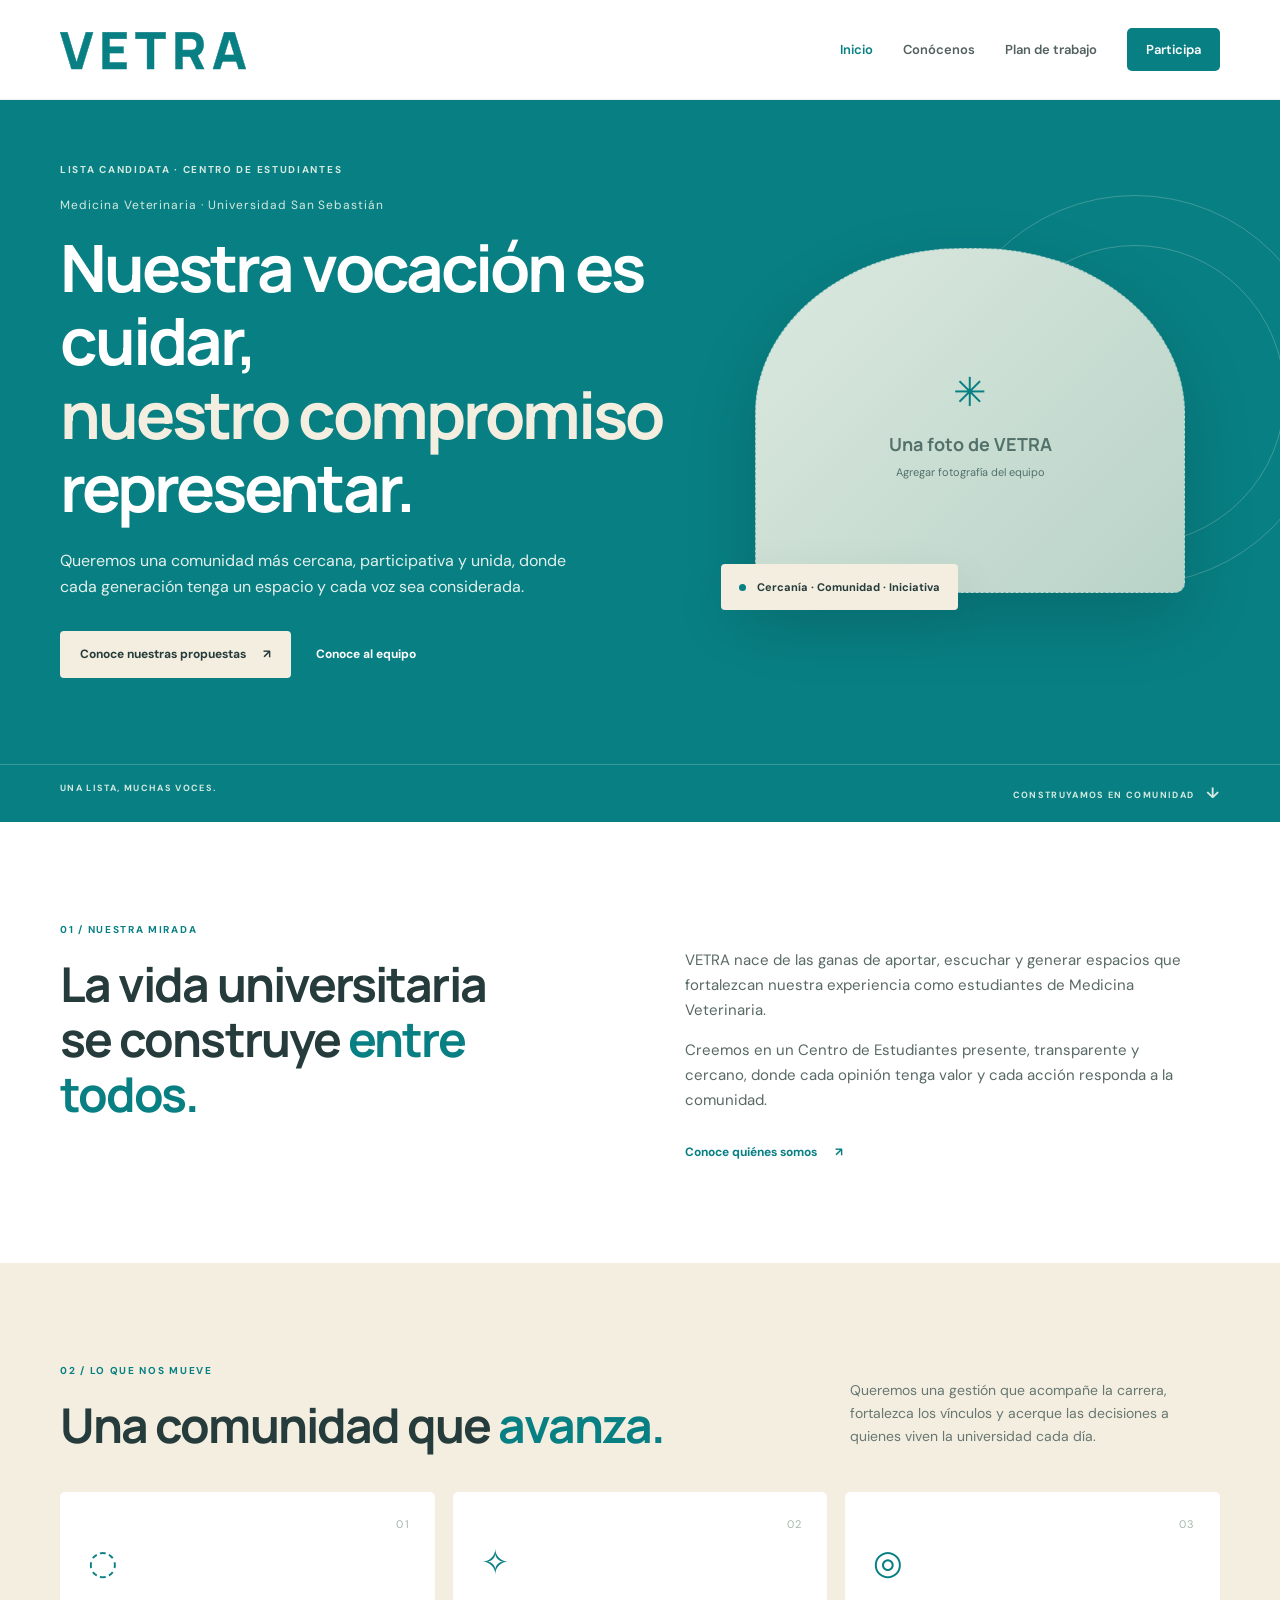
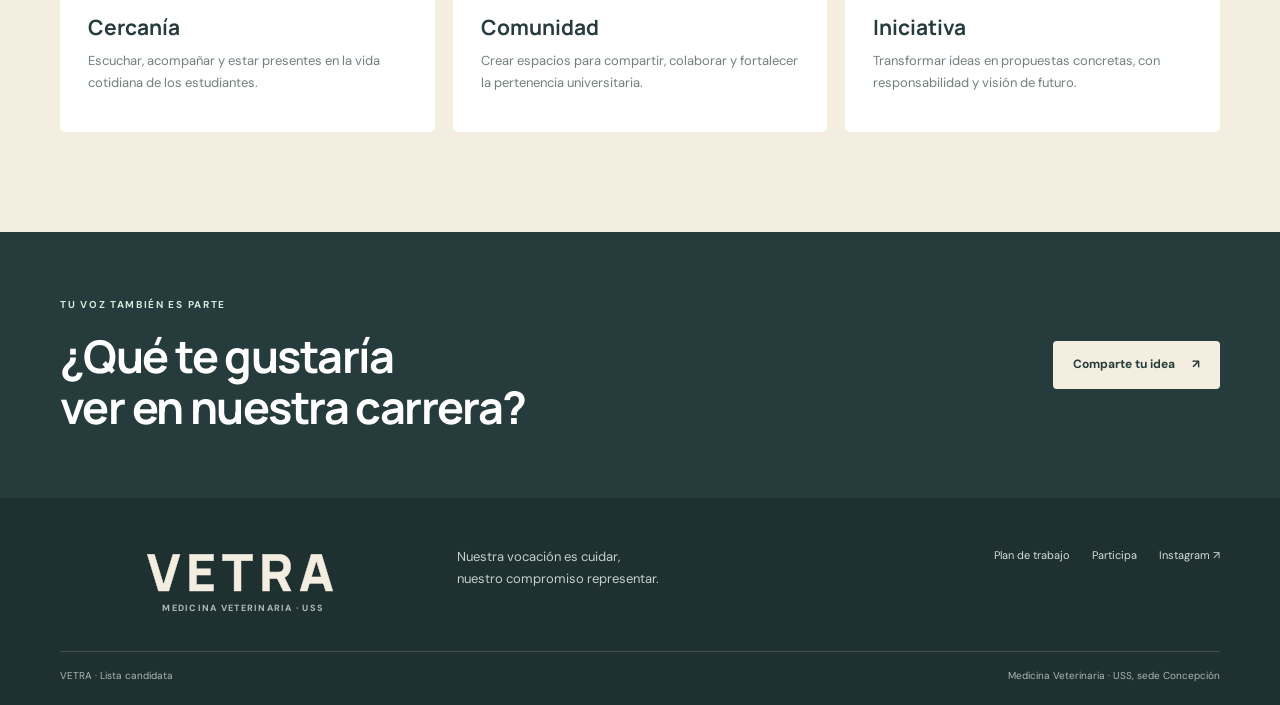
==== commit 88732e41: "Modify photo placeholder text in index.html Updated placeholder text for team photo section." ====
--- a/index.html
+++ b/index.html
@@ -26,7 +26,7 @@
     <div class="hero-actions"><a class="button button-light" href="propuestas.html">Conoce nuestras propuestas <span>↗</span></a><a class="text-link light-link" href="conocenos.html">Conoce al equipo</a></div>
   </div>
   <div class="hero-art reveal" aria-label="Espacio reservado para fotografía de campaña">
-    <div class="photo-placeholder hero-photo"><span class="placeholder-icon">✳</span><strong>Una foto de VETRA</strong><small>Agrega aquí una fotografía del equipo</small></div>
+    <div class="photo-placeholder hero-photo"><span class="placeholder-icon">✳</span><strong>Una foto de VETRA</strong><small>Agregar fotografía del equipo</small></div>
     <div class="floating-note"><span class="note-dot"></span> Cercanía · Comunidad · Iniciativa</div>
     <div class="hero-orbit orbit-one"></div><div class="hero-orbit orbit-two"></div>
   </div>
